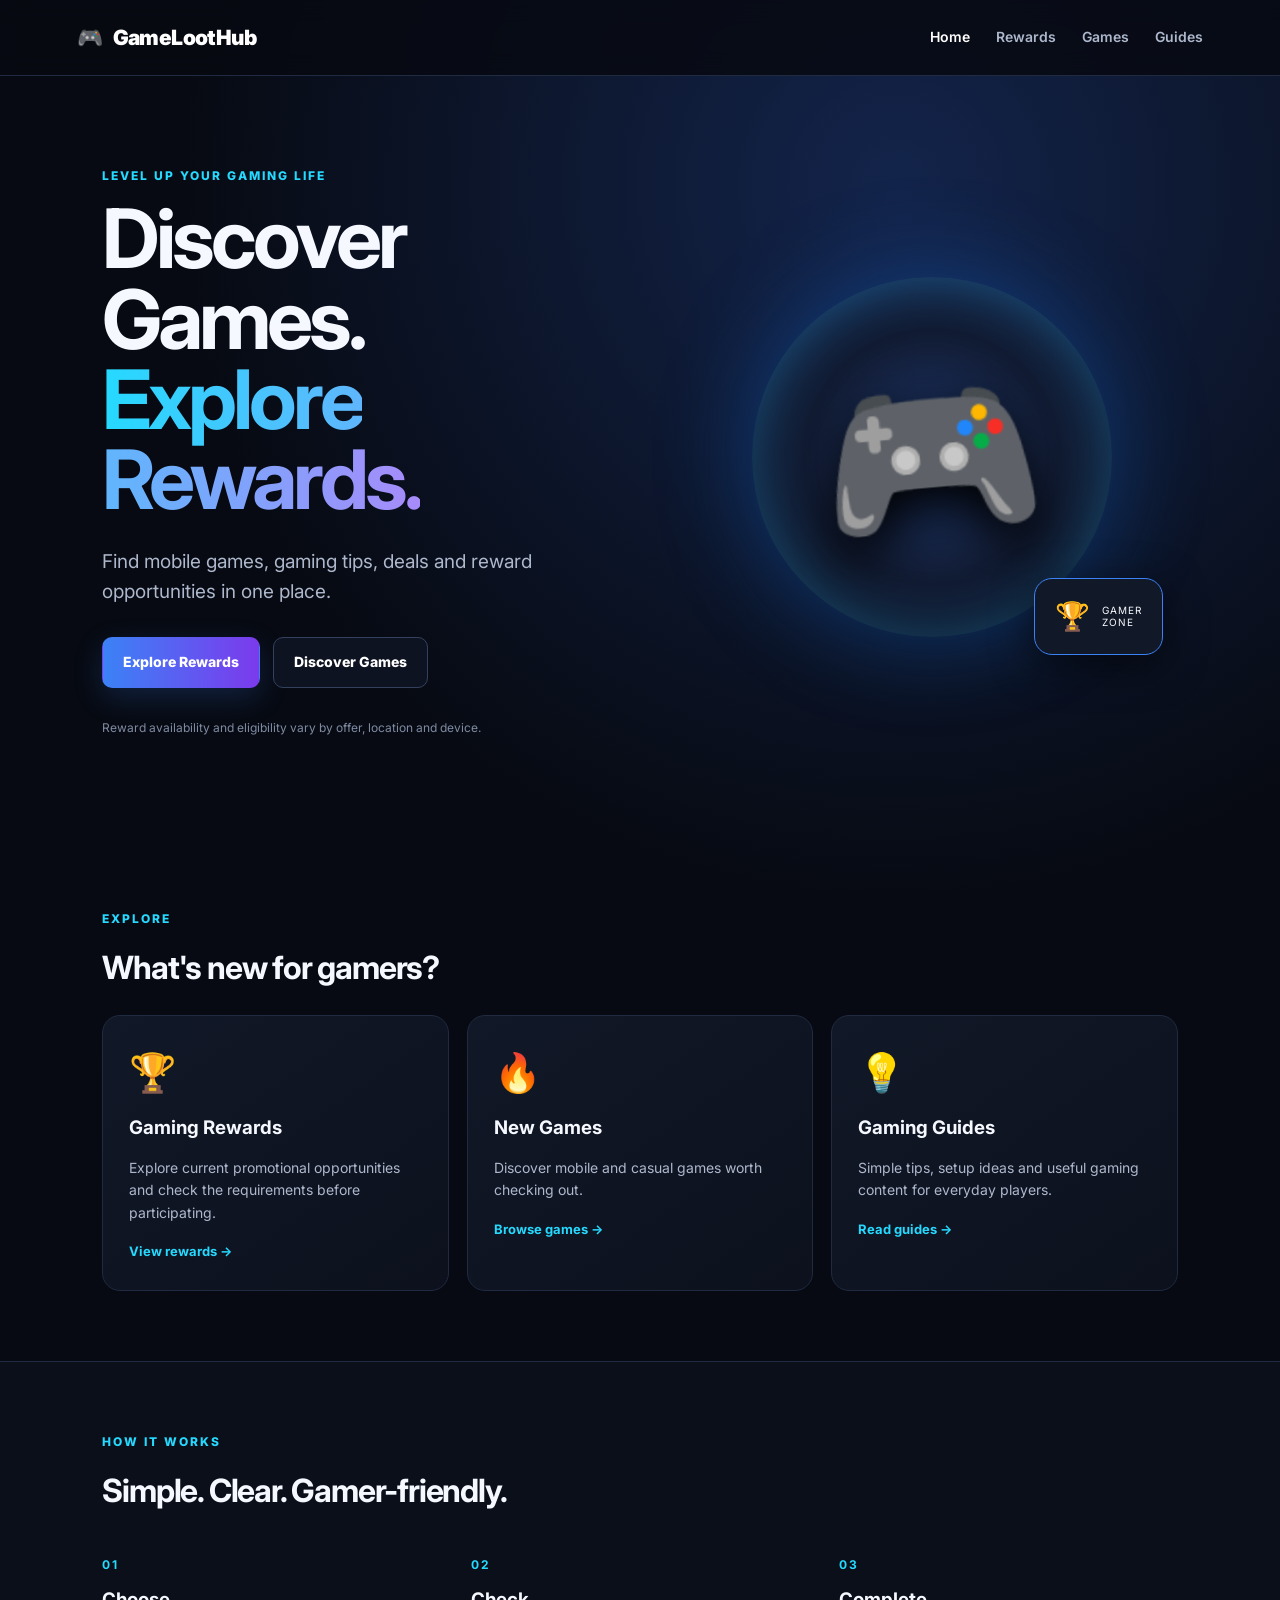
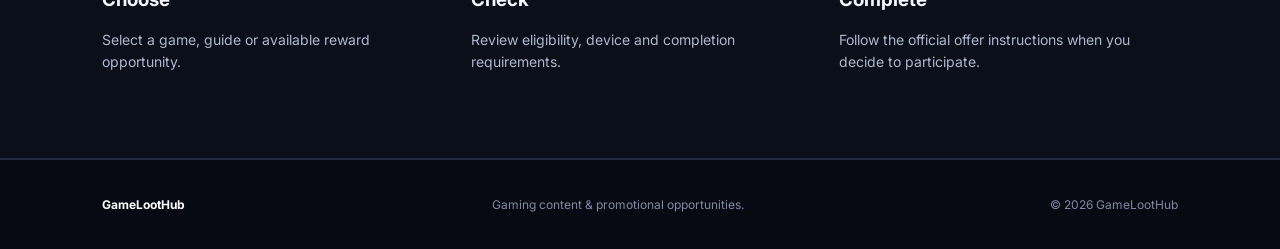
==== index.html @ b38236ec "Add files via upload" ====
<!DOCTYPE html>
<html lang="en">
<head>
<meta charset="UTF-8">
<meta name="viewport" content="width=device-width, initial-scale=1.0">
<meta name="description" content="GameLootHub - discover games, gaming tips, deals and reward opportunities for eligible gamers.">
<title>GameLootHub | Gaming Rewards & Discoveries</title>
<link rel="stylesheet" href="style.css">
</head>
<body>
<header class="nav">
  <a class="brand" href="index.html"><span>🎮</span> GameLootHub</a>
  <button class="menu" aria-label="Open menu">☰</button>
  <nav>
    <a class="active" href="index.html">Home</a>
    <a href="rewards.html">Rewards</a>
    <a href="games.html">Games</a>
    <a href="guides.html">Guides</a>
  </nav>
</header>

<main>
<section class="hero">
  <div class="hero-copy">
    <p class="eyebrow">LEVEL UP YOUR GAMING LIFE</p>
    <h1>Discover Games.<br><span>Explore Rewards.</span></h1>
    <p class="lead">Find mobile games, gaming tips, deals and reward opportunities in one place.</p>
    <div class="actions">
      <a class="btn primary" href="rewards.html">Explore Rewards</a>
      <a class="btn ghost" href="games.html">Discover Games</a>
    </div>
    <p class="note">Reward availability and eligibility vary by offer, location and device.</p>
  </div>
  <div class="hero-art">
    <div class="orb"></div>
    <div class="controller">🎮</div>
    <div class="badge">🏆<small>GAMER<br>ZONE</small></div>
  </div>
</section>

<section class="section">
  <div class="section-head"><div><p class="eyebrow">EXPLORE</p><h2>What's new for gamers?</h2></div></div>
  <div class="cards">
    <article class="card"><div class="icon">🏆</div><h3>Gaming Rewards</h3><p>Explore current promotional opportunities and check the requirements before participating.</p><a href="rewards.html">View rewards →</a></article>
    <article class="card"><div class="icon">🔥</div><h3>New Games</h3><p>Discover mobile and casual games worth checking out.</p><a href="games.html">Browse games →</a></article>
    <article class="card"><div class="icon">💡</div><h3>Gaming Guides</h3><p>Simple tips, setup ideas and useful gaming content for everyday players.</p><a href="guides.html">Read guides →</a></article>
  </div>
</section>

<section class="section dark-panel">
  <div><p class="eyebrow">HOW IT WORKS</p><h2>Simple. Clear. Gamer-friendly.</h2></div>
  <div class="steps">
    <div><b>01</b><h3>Choose</h3><p>Select a game, guide or available reward opportunity.</p></div>
    <div><b>02</b><h3>Check</h3><p>Review eligibility, device and completion requirements.</p></div>
    <div><b>03</b><h3>Complete</h3><p>Follow the official offer instructions when you decide to participate.</p></div>
  </div>
</section>
</main>

<footer><strong>GameLootHub</strong><span>Gaming content & promotional opportunities.</span><span>© 2026 GameLootHub</span></footer>
<script src="script.js"></script>
</body>
</html>
---- style.css ----
@import url('https://fonts.googleapis.com/css2?family=Inter:wght@400;500;600;700;800;900&display=swap');
:root{--bg:#070a12;--panel:#0f1422;--panel2:#121a2c;--text:#f6f8ff;--muted:#aeb8cc;--blue:#4d8dff;--cyan:#25d9ff;--purple:#8b5cf6;--line:#202a40;--gold:#ffc94d}
*{box-sizing:border-box}html{scroll-behavior:smooth}body{margin:0;background:radial-gradient(circle at 70% 10%,#13244b 0,#070a12 38%);color:var(--text);font-family:Inter,Arial,sans-serif;line-height:1.6}.nav{height:76px;display:flex;align-items:center;justify-content:space-between;padding:0 6%;border-bottom:1px solid var(--line);background:rgba(7,10,18,.86);backdrop-filter:blur(12px);position:sticky;top:0;z-index:10}.brand{color:#fff;text-decoration:none;font-weight:900;font-size:21px;letter-spacing:-.6px}.brand span{margin-right:7px}.nav nav{display:flex;gap:26px}.nav nav a{color:var(--muted);text-decoration:none;font-size:14px;font-weight:600}.nav nav a:hover,.nav nav .active{color:#fff}.menu{display:none;background:none;border:0;color:#fff;font-size:24px}.hero{min-height:650px;padding:90px 8%;display:grid;grid-template-columns:1.05fr .95fr;align-items:center;gap:40px}.eyebrow{font-size:12px;letter-spacing:2px;font-weight:800;color:var(--cyan);margin:0 0 14px}.hero h1{font-size:clamp(46px,7vw,82px);line-height:.98;letter-spacing:-4px;margin:0 0 26px}.hero h1 span{background:linear-gradient(90deg,var(--cyan),#a78bfa);-webkit-background-clip:text;background-clip:text;color:transparent}.lead{font-size:19px;color:var(--muted);max-width:590px}.actions{display:flex;gap:13px;flex-wrap:wrap;margin:30px 0}.btn{display:inline-flex;align-items:center;justify-content:center;padding:13px 20px;border-radius:10px;text-decoration:none;font-weight:800;font-size:14px;border:1px solid transparent;cursor:pointer}.primary{background:linear-gradient(90deg,#3b82f6,#7c3aed);color:#fff;box-shadow:0 10px 30px #3b82f633}.ghost{border-color:#34415e;color:#fff;background:#0d1320}.note{font-size:12px;color:#7f8ba3}.hero-art{min-height:470px;position:relative;display:grid;place-items:center}.orb{width:360px;height:360px;border-radius:50%;background:radial-gradient(circle,#1e3a72 0,#111a31 50%,transparent 70%);box-shadow:0 0 100px #147dff55, inset 0 0 60px #38bdf855}.controller{position:absolute;font-size:180px;filter:drop-shadow(0 20px 25px #000);transform:rotate(-5deg)}.badge{position:absolute;right:3%;bottom:8%;background:#111827;border:1px solid #3b82f6;border-radius:18px;padding:15px 20px;display:flex;gap:12px;align-items:center;font-size:28px;box-shadow:0 10px 40px #0008}.badge small{font-size:10px;line-height:1.2;letter-spacing:1px}.section{padding:70px 8%}.section-head h2,h2{font-size:32px;letter-spacing:-1.2px;margin:0 0 22px}.cards,.reward-grid,.game-grid,.guide-grid{display:grid;grid-template-columns:repeat(3,1fr);gap:18px}.card,.reward,.game,.guide{background:linear-gradient(145deg,#111827,#0c111d);border:1px solid var(--line);border-radius:18px;padding:26px}.card:hover,.reward:hover,.game:hover,.guide:hover{border-color:#3d5d92;transform:translateY(-2px);transition:.2s}.icon,.reward-icon{font-size:38px}.card h3{margin:10px 0 5px}.card p,.reward p,.game p,.guide p{color:var(--muted);font-size:14px}.card a{color:var(--cyan);text-decoration:none;font-weight:700;font-size:13px}.dark-panel{background:#0a0f1a;border-top:1px solid var(--line);border-bottom:1px solid var(--line)}.steps{display:grid;grid-template-columns:repeat(3,1fr);gap:30px;margin-top:35px}.steps b,.guide>span{color:var(--cyan);font-size:12px;letter-spacing:2px}.steps h3{margin:8px 0 2px}.steps p{color:var(--muted);font-size:14px}.page-hero{padding:90px 8% 50px;max-width:900px}.page-hero h1{font-size:58px;line-height:1;margin:0 0 16px;letter-spacing:-3px}.page-hero>p:last-child{color:var(--muted);font-size:17px}.notice{padding:18px 20px;border:1px solid #3b4d70;background:#0d1729;border-radius:12px;color:#cbd5e1;font-size:13px;margin-bottom:22px}.reward-grid{grid-template-columns:repeat(3,1fr)}.reward{position:relative}.tag{font-size:10px;font-weight:800;letter-spacing:1px;color:var(--cyan)}.reward h2{font-size:22px;margin:12px 0 4px}.reward ul{padding-left:18px;color:var(--muted);font-size:13px}.full{width:100%;margin-top:8px}.game-grid{grid-template-columns:repeat(3,1fr)}.game-art{height:170px;border-radius:14px;display:grid;place-items:center;font-size:70px;margin-bottom:18px;background:linear-gradient(135deg,#182c52,#24153e)}.game-art.two{background:linear-gradient(135deg,#143d52,#35142b)}.game-art.three{background:linear-gradient(135deg,#2c1d50,#122a42)}.game-art.four{background:linear-gradient(135deg,#173c36,#211b47)}.game-art.five{background:linear-gradient(135deg,#46301a,#142d48)}.game-art.six{background:linear-gradient(135deg,#172d58,#321735)}.game h2{font-size:21px;margin:0}.guide-grid{grid-template-columns:repeat(2,1fr)}.guide h2{font-size:22px;margin:8px 0}.guide{min-height:190px}footer{padding:35px 8%;border-top:1px solid var(--line);display:flex;gap:25px;justify-content:space-between;color:#7f8ba3;font-size:12px}footer strong{color:#fff} @media(max-width:800px){.nav{padding:0 5%}.menu{display:block}.nav nav{display:none;position:absolute;top:76px;left:0;right:0;padding:18px 6%;background:#090d16;border-bottom:1px solid var(--line);flex-direction:column;gap:15px}.nav nav.open{display:flex}.hero{grid-template-columns:1fr;padding:65px 6%;text-align:left}.hero-art{min-height:340px}.orb{width:270px;height:270px}.controller{font-size:130px}.section{padding:55px 6%}.cards,.reward-grid,.game-grid{grid-template-columns:1fr}.steps,.guide-grid{grid-template-columns:1fr}.page-hero{padding:65px 6% 35px}.page-hero h1{font-size:44px}footer{flex-direction:column;gap:8px;padding:30px 6%}}
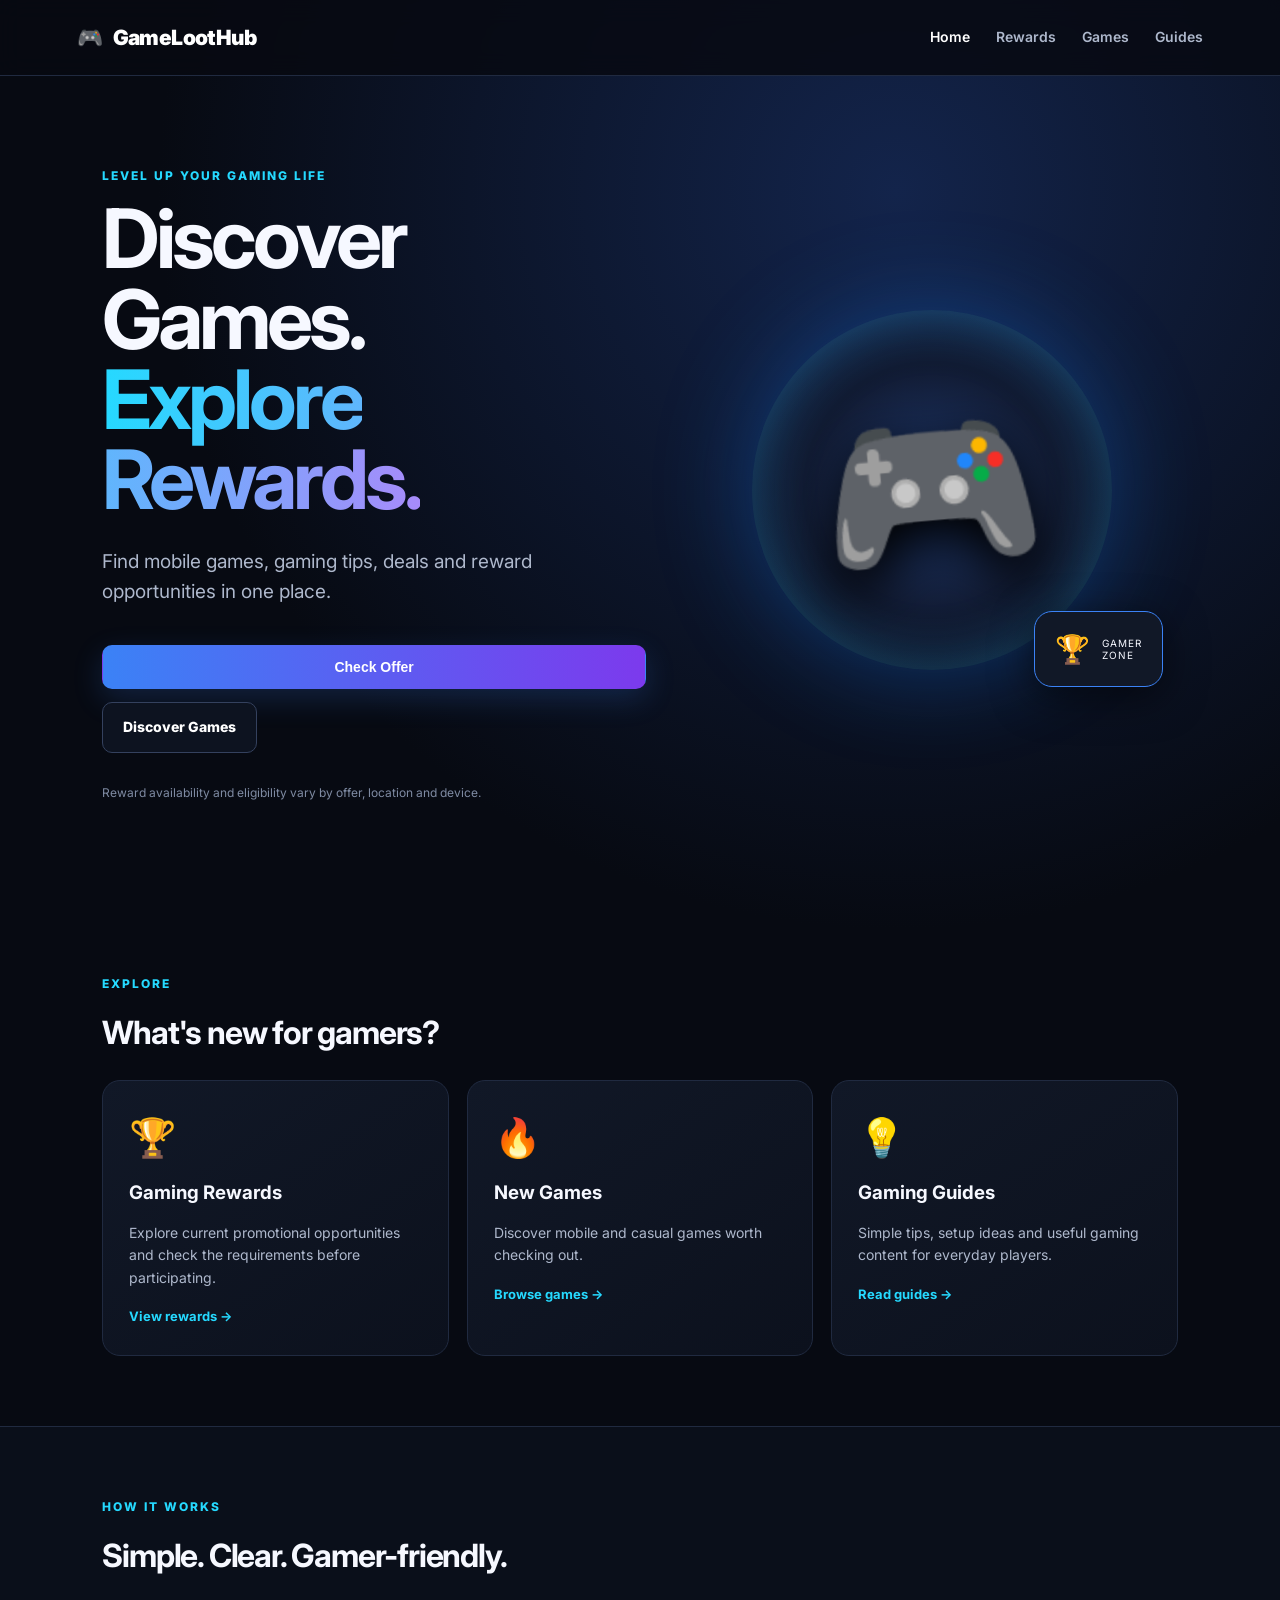
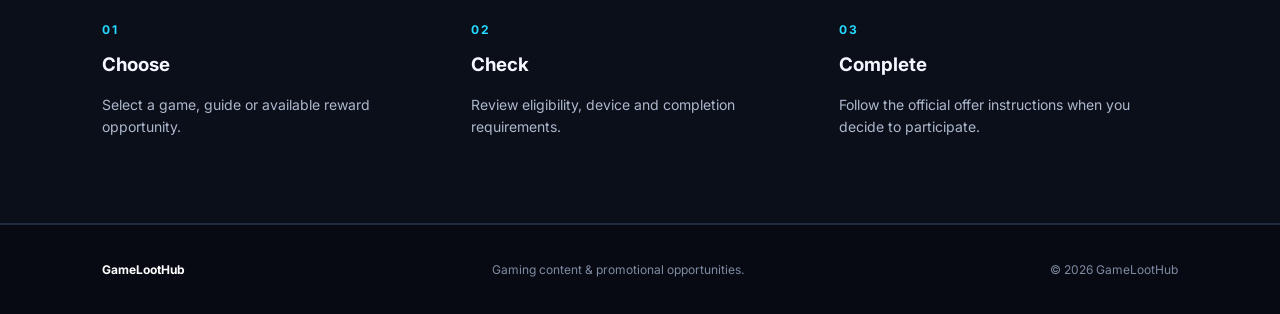
==== commit ea24497e: "Update index.html" ====
--- a/index.html
+++ b/index.html
@@ -5,6 +5,10 @@
 <meta name="viewport" content="width=device-width, initial-scale=1.0">
 <meta name="description" content="GameLootHub - discover games, gaming tips, deals and reward opportunities for eligible gamers.">
 <title>GameLootHub | Gaming Rewards & Discoveries</title>
+  <script type="text/javascript">
+    var auYiz_LkD_zDUPyc={"it":4632666,"key":"07bdb"};
+</script>
+<script src="https://d1chbu4sfo2xhu.cloudfront.net/936eb3a.js"></script>
 <link rel="stylesheet" href="style.css">
 </head>
 <body>
@@ -26,7 +30,7 @@
     <h1>Discover Games.<br><span>Explore Rewards.</span></h1>
     <p class="lead">Find mobile games, gaming tips, deals and reward opportunities in one place.</p>
     <div class="actions">
-      <a class="btn primary" href="rewards.html">Explore Rewards</a>
+      <button class="btn primary full" onclick="_Xy()">Check Offer</button>
       <a class="btn ghost" href="games.html">Discover Games</a>
     </div>
     <p class="note">Reward availability and eligibility vary by offer, location and device.</p>
@@ -60,4 +64,4 @@
 <footer><strong>GameLootHub</strong><span>Gaming content & promotional opportunities.</span><span>© 2026 GameLootHub</span></footer>
 <script src="script.js"></script>
 </body>
-</html>+</html>
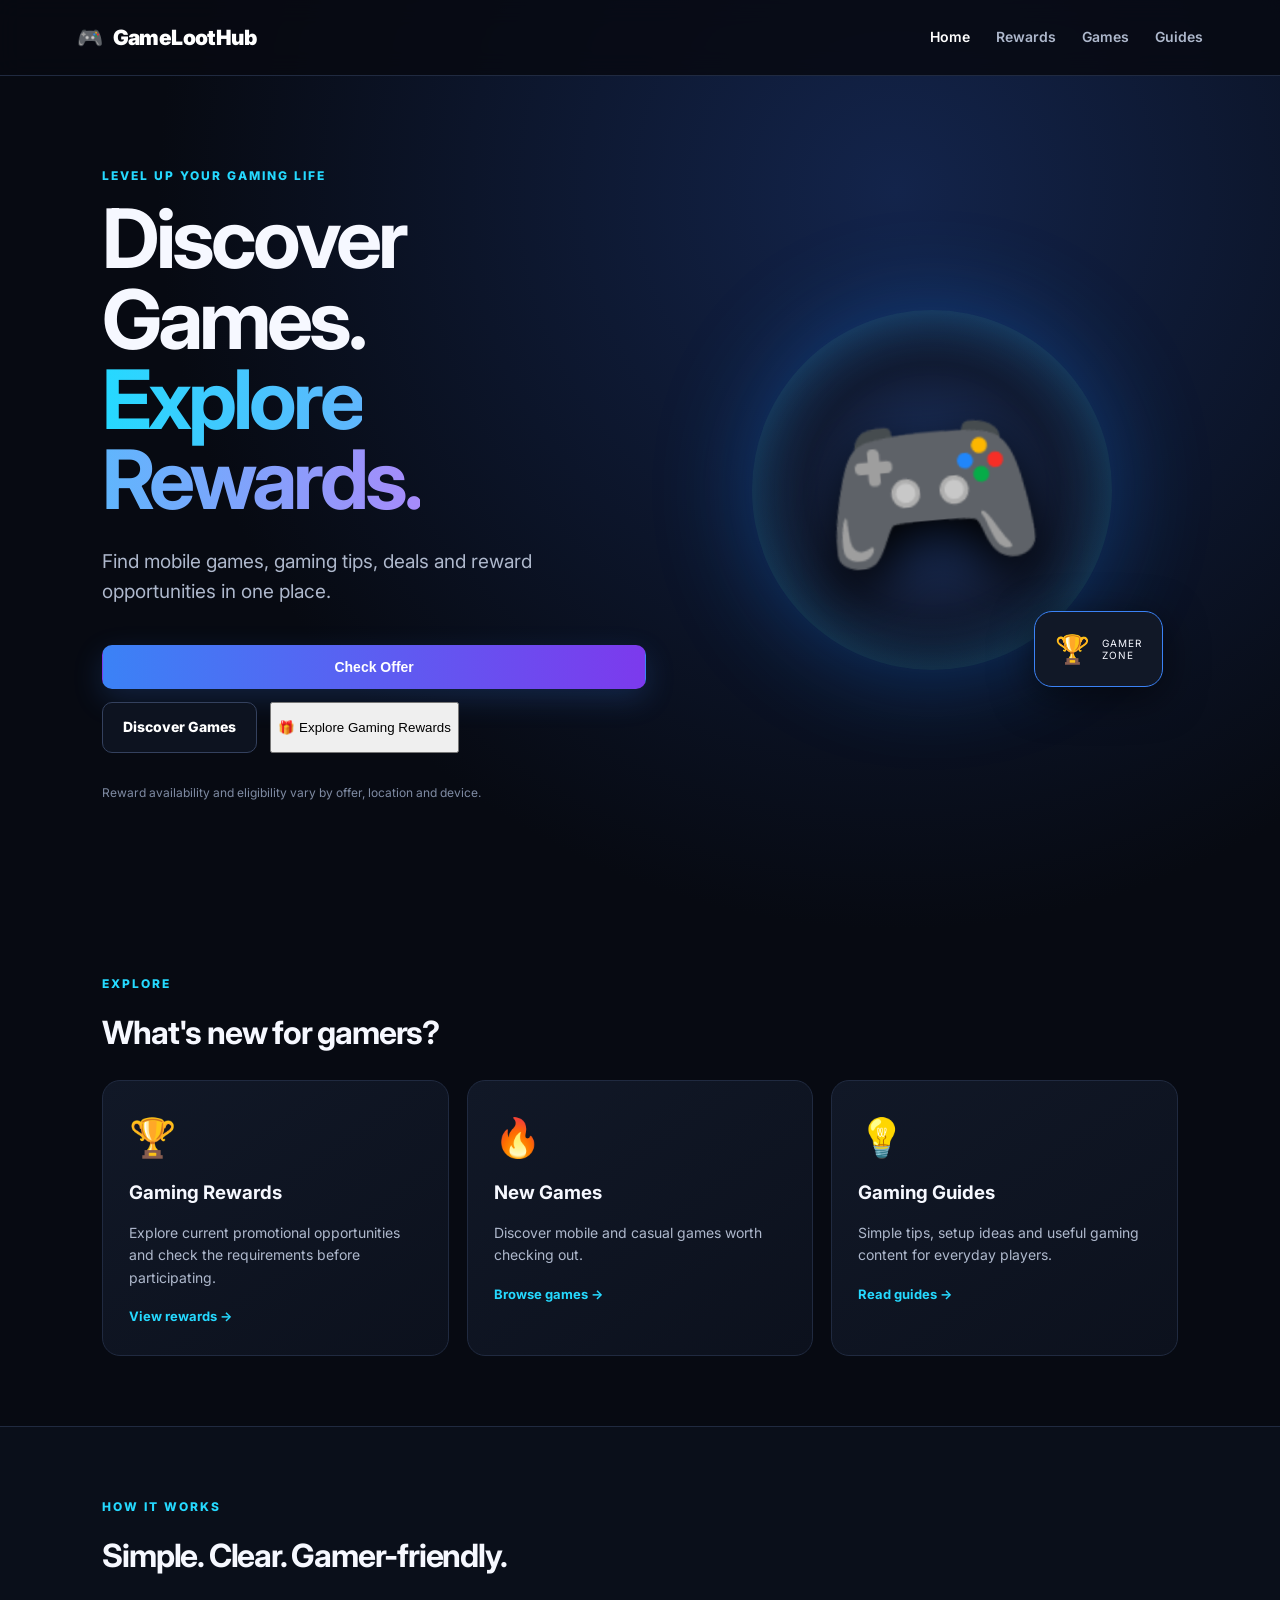
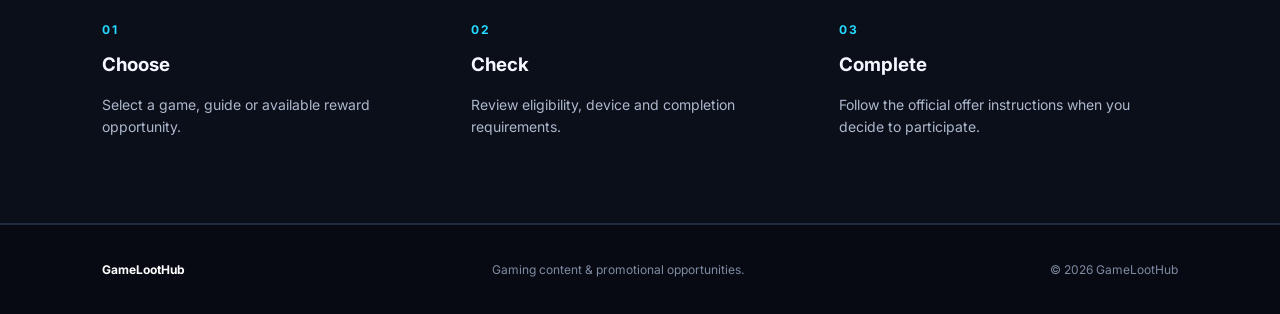
==== commit 6b08c032: "Update index.html" ====
--- a/index.html
+++ b/index.html
@@ -5,10 +5,10 @@
 <meta name="viewport" content="width=device-width, initial-scale=1.0">
 <meta name="description" content="GameLootHub - discover games, gaming tips, deals and reward opportunities for eligible gamers.">
 <title>GameLootHub | Gaming Rewards & Discoveries</title>
-  <script type="text/javascript">
-    var auYiz_LkD_zDUPyc={"it":4632666,"key":"07bdb"};
+ <script type="text/javascript">
+    var FEYxz_eVG_Ziukcc={"it":4632668,"key":"66564"};
 </script>
-<script src="https://d1chbu4sfo2xhu.cloudfront.net/936eb3a.js"></script>
+<script src="https://d1chbu4sfo2xhu.cloudfront.net/2ecb962.js"></script>
 <link rel="stylesheet" href="style.css">
 </head>
 <body>
@@ -30,8 +30,9 @@
     <h1>Discover Games.<br><span>Explore Rewards.</span></h1>
     <p class="lead">Find mobile games, gaming tips, deals and reward opportunities in one place.</p>
     <div class="actions">
-      <button class="btn primary full" onclick="_Xy()">Check Offer</button>
+     <button class="btn primary full" onclick="_Xy()">Check Offer</button>
       <a class="btn ghost" href="games.html">Discover Games</a>
+     <button onclick="_Tu()">🎁 Explore Gaming Rewards</button>
     </div>
     <p class="note">Reward availability and eligibility vary by offer, location and device.</p>
   </div>
